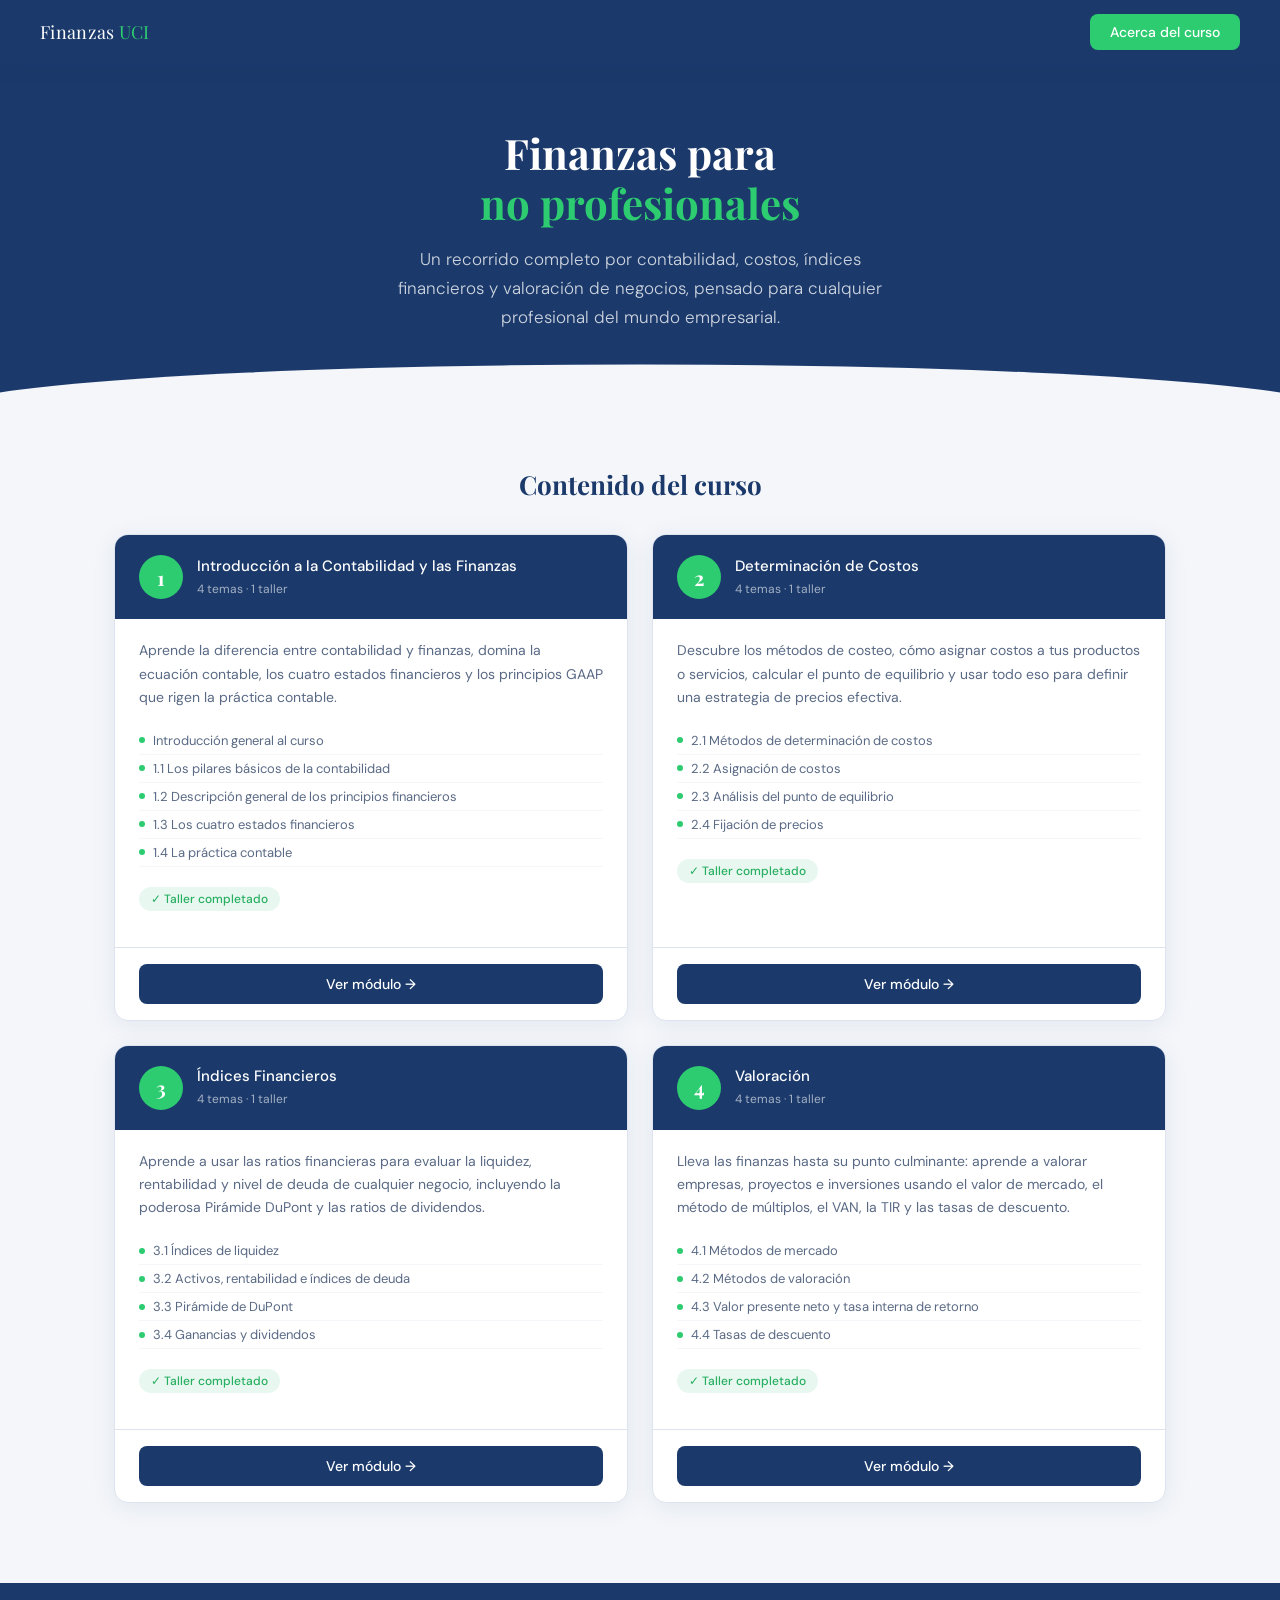
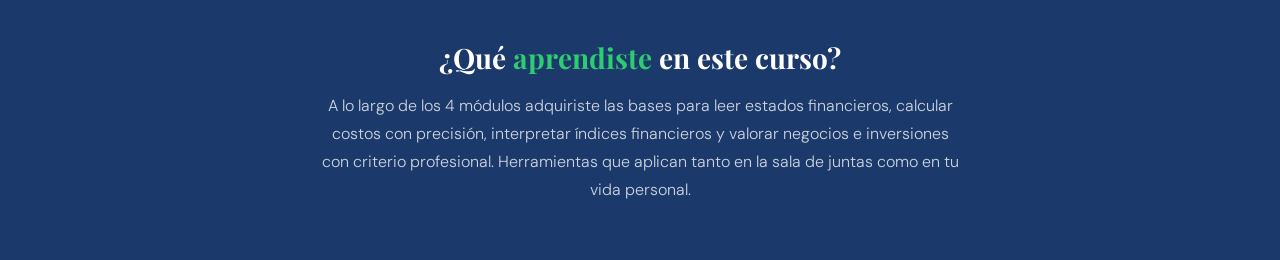
==== index.html @ f942c3c2 "SE carga el MOOC" ====
<!DOCTYPE html>
<html lang="es">
<head>
  <meta charset="UTF-8" />
  <meta name="viewport" content="width=device-width, initial-scale=1.0" />
  <title>Finanzas para no profesionales</title>
  <link rel="stylesheet" href="css/styles.css" />
</head>
<body>

  <nav>
    <a href="index.html" class="nav-logo">Finanzas <span>UCI</span></a>
    <a href="pages/acerca.html" class="btn-acerca">Acerca del curso</a>
  </nav>

  <section class="hero">
    <h1>Finanzas para<br><span>no profesionales</span></h1>
    <p>Un recorrido completo por contabilidad, costos, índices financieros y valoración de negocios, pensado para cualquier profesional del mundo empresarial.</p>
  </section>

  <section class="modulos-section">
    <h2 class="section-title">Contenido del curso</h2>
    <div class="modulos-grid">

      <!-- MÓDULO 1 -->
      <div class="modulo-card">
        <div class="card-header">
          <div class="card-numero">1</div>
          <div class="card-header-text">
            <h3>Introducción a la Contabilidad y las Finanzas</h3>
            <span>4 temas · 1 taller</span>
          </div>
        </div>
        <div class="card-body">
          <p class="card-desc">Aprende la diferencia entre contabilidad y finanzas, domina la ecuación contable, los cuatro estados financieros y los principios GAAP que rigen la práctica contable.</p>
          <ul class="temas-list">
            <li>Introducción general al curso</li>
            <li>1.1 Los pilares básicos de la contabilidad</li>
            <li>1.2 Descripción general de los principios financieros</li>
            <li>1.3 Los cuatro estados financieros</li>
            <li>1.4 La práctica contable</li>
          </ul>
          <span class="taller-badge">✓ Taller completado</span>
        </div>
        <div class="card-footer">
          <a href="pages/modulo1.html" class="btn-modulo">Ver módulo →</a>
        </div>
      </div>

      <!-- MÓDULO 2 -->
      <div class="modulo-card">
        <div class="card-header">
          <div class="card-numero">2</div>
          <div class="card-header-text">
            <h3>Determinación de Costos</h3>
            <span>4 temas · 1 taller</span>
          </div>
        </div>
        <div class="card-body">
          <p class="card-desc">Descubre los métodos de costeo, cómo asignar costos a tus productos o servicios, calcular el punto de equilibrio y usar todo eso para definir una estrategia de precios efectiva.</p>
          <ul class="temas-list">
            <li>2.1 Métodos de determinación de costos</li>
            <li>2.2 Asignación de costos</li>
            <li>2.3 Análisis del punto de equilibrio</li>
            <li>2.4 Fijación de precios</li>
          </ul>
          <span class="taller-badge">✓ Taller completado</span>
        </div>
        <div class="card-footer">
          <a href="pages/modulo2.html" class="btn-modulo">Ver módulo →</a>
        </div>
      </div>

      <!-- MÓDULO 3 -->
      <div class="modulo-card">
        <div class="card-header">
          <div class="card-numero">3</div>
          <div class="card-header-text">
            <h3>Índices Financieros</h3>
            <span>4 temas · 1 taller</span>
          </div>
        </div>
        <div class="card-body">
          <p class="card-desc">Aprende a usar las ratios financieras para evaluar la liquidez, rentabilidad y nivel de deuda de cualquier negocio, incluyendo la poderosa Pirámide DuPont y las ratios de dividendos.</p>
          <ul class="temas-list">
            <li>3.1 Índices de liquidez</li>
            <li>3.2 Activos, rentabilidad e índices de deuda</li>
            <li>3.3 Pirámide de DuPont</li>
            <li>3.4 Ganancias y dividendos</li>
          </ul>
          <span class="taller-badge">✓ Taller completado</span>
        </div>
        <div class="card-footer">
          <a href="pages/modulo3.html" class="btn-modulo">Ver módulo →</a>
        </div>
      </div>

      <!-- MÓDULO 4 -->
      <div class="modulo-card">
        <div class="card-header">
          <div class="card-numero">4</div>
          <div class="card-header-text">
            <h3>Valoración</h3>
            <span>4 temas · 1 taller</span>
          </div>
        </div>
        <div class="card-body">
          <p class="card-desc">Lleva las finanzas hasta su punto culminante: aprende a valorar empresas, proyectos e inversiones usando el valor de mercado, el método de múltiplos, el VAN, la TIR y las tasas de descuento.</p>
          <ul class="temas-list">
            <li>4.1 Métodos de mercado</li>
            <li>4.2 Métodos de valoración</li>
            <li>4.3 Valor presente neto y tasa interna de retorno</li>
            <li>4.4 Tasas de descuento</li>
          </ul>
          <span class="taller-badge">✓ Taller completado</span>
        </div>
        <div class="card-footer">
          <a href="pages/modulo4.html" class="btn-modulo">Ver módulo →</a>
        </div>
      </div>

    </div>
  </section>

  <section class="resumen-section">
    <h2>¿Qué <span>aprendiste</span> en este curso?</h2>
    <p>A lo largo de los 4 módulos adquiriste las bases para leer estados financieros, calcular costos con precisión, interpretar índices financieros y valorar negocios e inversiones con criterio profesional. Herramientas que aplican tanto en la sala de juntas como en tu vida personal.</p>
  </section>

  <script src="js/main.js"></script>
</body>
</html>
---- css/styles.css ----
@import url('https://fonts.googleapis.com/css2?family=Playfair+Display:wght@600;700&family=DM+Sans:wght@300;400;500&display=swap');

:root {
  --azul: #1B3A6B;
  --azul-claro: #2A5298;
  --verde: #2ECC71;
  --verde-oscuro: #27AE60;
  --fondo: #F4F6FA;
  --blanco: #FFFFFF;
  --texto: #1a1a2e;
  --texto-suave: #5a6a85;
  --borde: #dde3ef;
  --card-shadow: 0 4px 24px rgba(27,58,107,0.08);
  --radius: 14px;
  --radius-sm: 8px;
}

* { margin: 0; padding: 0; box-sizing: border-box; }

body {
  font-family: 'DM Sans', sans-serif;
  background: var(--fondo);
  color: var(--texto);
  min-height: 100vh;
}

/* NAV */
nav {
  background: var(--azul);
  padding: 0 40px;
  height: 64px;
  display: flex;
  align-items: center;
  justify-content: space-between;
  position: sticky;
  top: 0;
  z-index: 100;
  box-shadow: 0 2px 16px rgba(27,58,107,0.18);
}

.nav-logo {
  font-family: 'Playfair Display', serif;
  color: var(--blanco);
  font-size: 18px;
  text-decoration: none;
  letter-spacing: 0.3px;
}

.nav-logo span {
  color: var(--verde);
}

.btn-acerca {
  background: var(--verde);
  color: var(--blanco);
  border: none;
  border-radius: var(--radius-sm);
  padding: 9px 20px;
  font-family: 'DM Sans', sans-serif;
  font-size: 14px;
  font-weight: 500;
  cursor: pointer;
  text-decoration: none;
  transition: background 0.2s, transform 0.15s;
  display: inline-block;
}

.btn-acerca:hover {
  background: var(--verde-oscuro);
  transform: translateY(-1px);
}

/* HERO */
.hero {
  background: var(--azul);
  color: var(--blanco);
  padding: 64px 40px 80px;
  text-align: center;
  position: relative;
  overflow: hidden;
}

.hero::after {
  content: '';
  position: absolute;
  bottom: -1px;
  left: 0;
  right: 0;
  height: 48px;
  background: var(--fondo);
  clip-path: ellipse(55% 100% at 50% 100%);
}

.hero h1 {
  font-family: 'Playfair Display', serif;
  font-size: 42px;
  font-weight: 700;
  margin-bottom: 16px;
  line-height: 1.2;
}

.hero h1 span { color: var(--verde); }

.hero p {
  font-size: 17px;
  color: rgba(255,255,255,0.78);
  max-width: 520px;
  margin: 0 auto;
  line-height: 1.7;
  font-weight: 300;
}

/* GRID DE MÓDULOS */
.modulos-section {
  max-width: 1100px;
  margin: 0 auto;
  padding: 56px 24px 40px;
}

.section-title {
  font-family: 'Playfair Display', serif;
  font-size: 26px;
  color: var(--azul);
  margin-bottom: 32px;
  text-align: center;
}

.modulos-grid {
  display: grid;
  grid-template-columns: repeat(2, 1fr);
  gap: 24px;
}

/* CARD DE MÓDULO */
.modulo-card {
  background: var(--blanco);
  border-radius: var(--radius);
  border: 1px solid var(--borde);
  overflow: hidden;
  box-shadow: var(--card-shadow);
  transition: transform 0.2s, box-shadow 0.2s;
  display: flex;
  flex-direction: column;
}

.modulo-card:hover {
  transform: translateY(-4px);
  box-shadow: 0 12px 36px rgba(27,58,107,0.14);
}

.card-header {
  background: var(--azul);
  padding: 20px 24px;
  display: flex;
  align-items: center;
  gap: 14px;
}

.card-numero {
  background: var(--verde);
  color: var(--blanco);
  font-family: 'Playfair Display', serif;
  font-size: 20px;
  font-weight: 700;
  width: 44px;
  height: 44px;
  border-radius: 50%;
  display: flex;
  align-items: center;
  justify-content: center;
  flex-shrink: 0;
}

.card-header-text h3 {
  color: var(--blanco);
  font-size: 15px;
  font-weight: 500;
  line-height: 1.3;
}

.card-header-text span {
  color: rgba(255,255,255,0.6);
  font-size: 12px;
}

.card-body {
  padding: 20px 24px;
  flex: 1;
}

.card-desc {
  font-size: 14px;
  color: var(--texto-suave);
  line-height: 1.65;
  margin-bottom: 18px;
}

.temas-list {
  list-style: none;
  margin-bottom: 20px;
}

.temas-list li {
  font-size: 13px;
  color: var(--texto-suave);
  padding: 5px 0;
  border-bottom: 1px solid var(--fondo);
  display: flex;
  align-items: center;
  gap: 8px;
}

.temas-list li::before {
  content: '';
  width: 6px;
  height: 6px;
  background: var(--verde);
  border-radius: 50%;
  flex-shrink: 0;
}

.taller-badge {
  background: #e8f8f0;
  color: var(--verde-oscuro);
  font-size: 12px;
  font-weight: 500;
  padding: 4px 12px;
  border-radius: 20px;
  display: inline-flex;
  align-items: center;
  gap: 5px;
  margin-bottom: 16px;
}

.card-footer {
  padding: 16px 24px;
  border-top: 1px solid var(--borde);
}

.btn-modulo {
  display: block;
  text-align: center;
  background: var(--azul);
  color: var(--blanco);
  text-decoration: none;
  padding: 11px 0;
  border-radius: var(--radius-sm);
  font-size: 14px;
  font-weight: 500;
  transition: background 0.2s;
}

.btn-modulo:hover { background: var(--azul-claro); }

/* RESUMEN FINAL */
.resumen-section {
  background: var(--azul);
  color: var(--blanco);
  padding: 56px 40px;
  text-align: center;
  margin-top: 40px;
}

.resumen-section h2 {
  font-family: 'Playfair Display', serif;
  font-size: 28px;
  margin-bottom: 16px;
}

.resumen-section h2 span { color: var(--verde); }

.resumen-section p {
  font-size: 16px;
  color: rgba(255,255,255,0.78);
  max-width: 640px;
  margin: 0 auto;
  line-height: 1.75;
  font-weight: 300;
}

/* PÁGINA INTERNA DE MÓDULO */
.modulo-hero {
  background: var(--azul);
  padding: 48px 40px 64px;
  color: var(--blanco);
  position: relative;
  overflow: hidden;
}

.modulo-hero::after {
  content: '';
  position: absolute;
  bottom: -1px;
  left: 0; right: 0;
  height: 40px;
  background: var(--fondo);
  clip-path: ellipse(55% 100% at 50% 100%);
}

.modulo-hero .etiqueta {
  background: var(--verde);
  color: var(--blanco);
  font-size: 12px;
  font-weight: 500;
  padding: 4px 14px;
  border-radius: 20px;
  display: inline-block;
  margin-bottom: 14px;
}

.modulo-hero h1 {
  font-family: 'Playfair Display', serif;
  font-size: 34px;
  line-height: 1.25;
  margin-bottom: 12px;
}

.modulo-hero p {
  font-size: 16px;
  color: rgba(255,255,255,0.72);
  max-width: 560px;
  line-height: 1.7;
  font-weight: 300;
}

/* TEMAS INTERNOS */
.temas-section {
  max-width: 860px;
  margin: 0 auto;
  padding: 48px 24px;
}

.tema-block {
  background: var(--blanco);
  border-radius: var(--radius);
  border: 1px solid var(--borde);
  overflow: hidden;
  margin-bottom: 28px;
  box-shadow: var(--card-shadow);
}

.tema-block-header {
  background: #f0f4fb;
  padding: 14px 24px;
  display: flex;
  align-items: center;
  gap: 12px;
  border-bottom: 1px solid var(--borde);
}

.tema-num-badge {
  background: var(--azul);
  color: var(--blanco);
  font-size: 12px;
  font-weight: 500;
  padding: 4px 12px;
  border-radius: 20px;
}

.tema-block-header h3 {
  font-size: 15px;
  font-weight: 500;
  color: var(--azul);
}

.tema-block-body {
  display: grid;
  grid-template-columns: 1fr 1fr;
  gap: 0;
}

.tema-imagen {
  background: #e8eef8;
  min-height: 200px;
  display: flex;
  align-items: center;
  justify-content: center;
  border-right: 1px solid var(--borde);
  flex-direction: column;
  gap: 8px;
  padding: 16px;
}

/* 
  =============================================
  AQUÍ VA TU IMAGEN — reemplaza el src del <img>
  Ejemplo: <img src="../img/tema-1-1.png" alt="...">
  =============================================
*/
.tema-imagen img {
  width: 100%;
  height: 100%;
  object-fit: cover;
  border-radius: 6px;
}

.img-placeholder-label {
  font-size: 12px;
  color: #8a9bbf;
  text-align: center;
}

.tema-concepto {
  padding: 24px;
}

.tema-concepto p {
  font-size: 14px;
  color: var(--texto-suave);
  line-height: 1.75;
}

/* TALLER */
.taller-section {
  max-width: 860px;
  margin: 0 auto 48px;
  padding: 0 24px;
}

.taller-card {
  background: var(--blanco);
  border-radius: var(--radius);
  border: 2px solid var(--verde);
  overflow: hidden;
  box-shadow: var(--card-shadow);
}

.taller-card-header {
  background: var(--verde);
  padding: 16px 24px;
  display: flex;
  align-items: center;
  gap: 12px;
}

.taller-card-header h2 {
  color: var(--blanco);
  font-size: 16px;
  font-weight: 500;
}

.taller-card-body {
  padding: 24px;
}

.taller-img-placeholder {
  background: #e8f8f0;
  border-radius: var(--radius-sm);
  min-height: 180px;
  display: flex;
  align-items: center;
  justify-content: center;
  border: 1px dashed var(--verde);
  flex-direction: column;
  gap: 8px;
}

.taller-completado {
  display: flex;
  align-items: center;
  gap: 8px;
  margin-top: 16px;
  font-size: 14px;
  color: var(--verde-oscuro);
  font-weight: 500;
}

.check-circle {
  width: 22px;
  height: 22px;
  background: var(--verde);
  border-radius: 50%;
  display: flex;
  align-items: center;
  justify-content: center;
  color: white;
  font-size: 13px;
}

/* BTN VOLVER */
.btn-volver {
  display: inline-flex;
  align-items: center;
  gap: 6px;
  color: var(--azul);
  text-decoration: none;
  font-size: 14px;
  font-weight: 500;
  padding: 10px 0;
  transition: gap 0.15s;
}

.btn-volver:hover { gap: 10px; }

/* ACERCA */
.acerca-content {
  max-width: 760px;
  margin: 0 auto;
  padding: 48px 24px;
}

.acerca-card {
  background: var(--blanco);
  border-radius: var(--radius);
  border: 1px solid var(--borde);
  padding: 36px 40px;
  box-shadow: var(--card-shadow);
}

.acerca-card h2 {
  font-family: 'Playfair Display', serif;
  font-size: 24px;
  color: var(--azul);
  margin-bottom: 16px;
}

.acerca-card p {
  font-size: 15px;
  color: var(--texto-suave);
  line-height: 1.8;
  margin-bottom: 16px;
}

.acerca-img-placeholder {
  background: #e8eef8;
  border-radius: var(--radius-sm);
  min-height: 220px;
  display: flex;
  align-items: center;
  justify-content: center;
  border: 1px solid var(--borde);
  margin-bottom: 28px;
  flex-direction: column;
  gap: 8px;
}

/* RESPONSIVE */
@media (max-width: 700px) {
  .modulos-grid { grid-template-columns: 1fr; }
  .tema-block-body { grid-template-columns: 1fr; }
  .tema-imagen { border-right: none; border-bottom: 1px solid var(--borde); }
  .hero h1 { font-size: 28px; }
  nav { padding: 0 20px; }
}
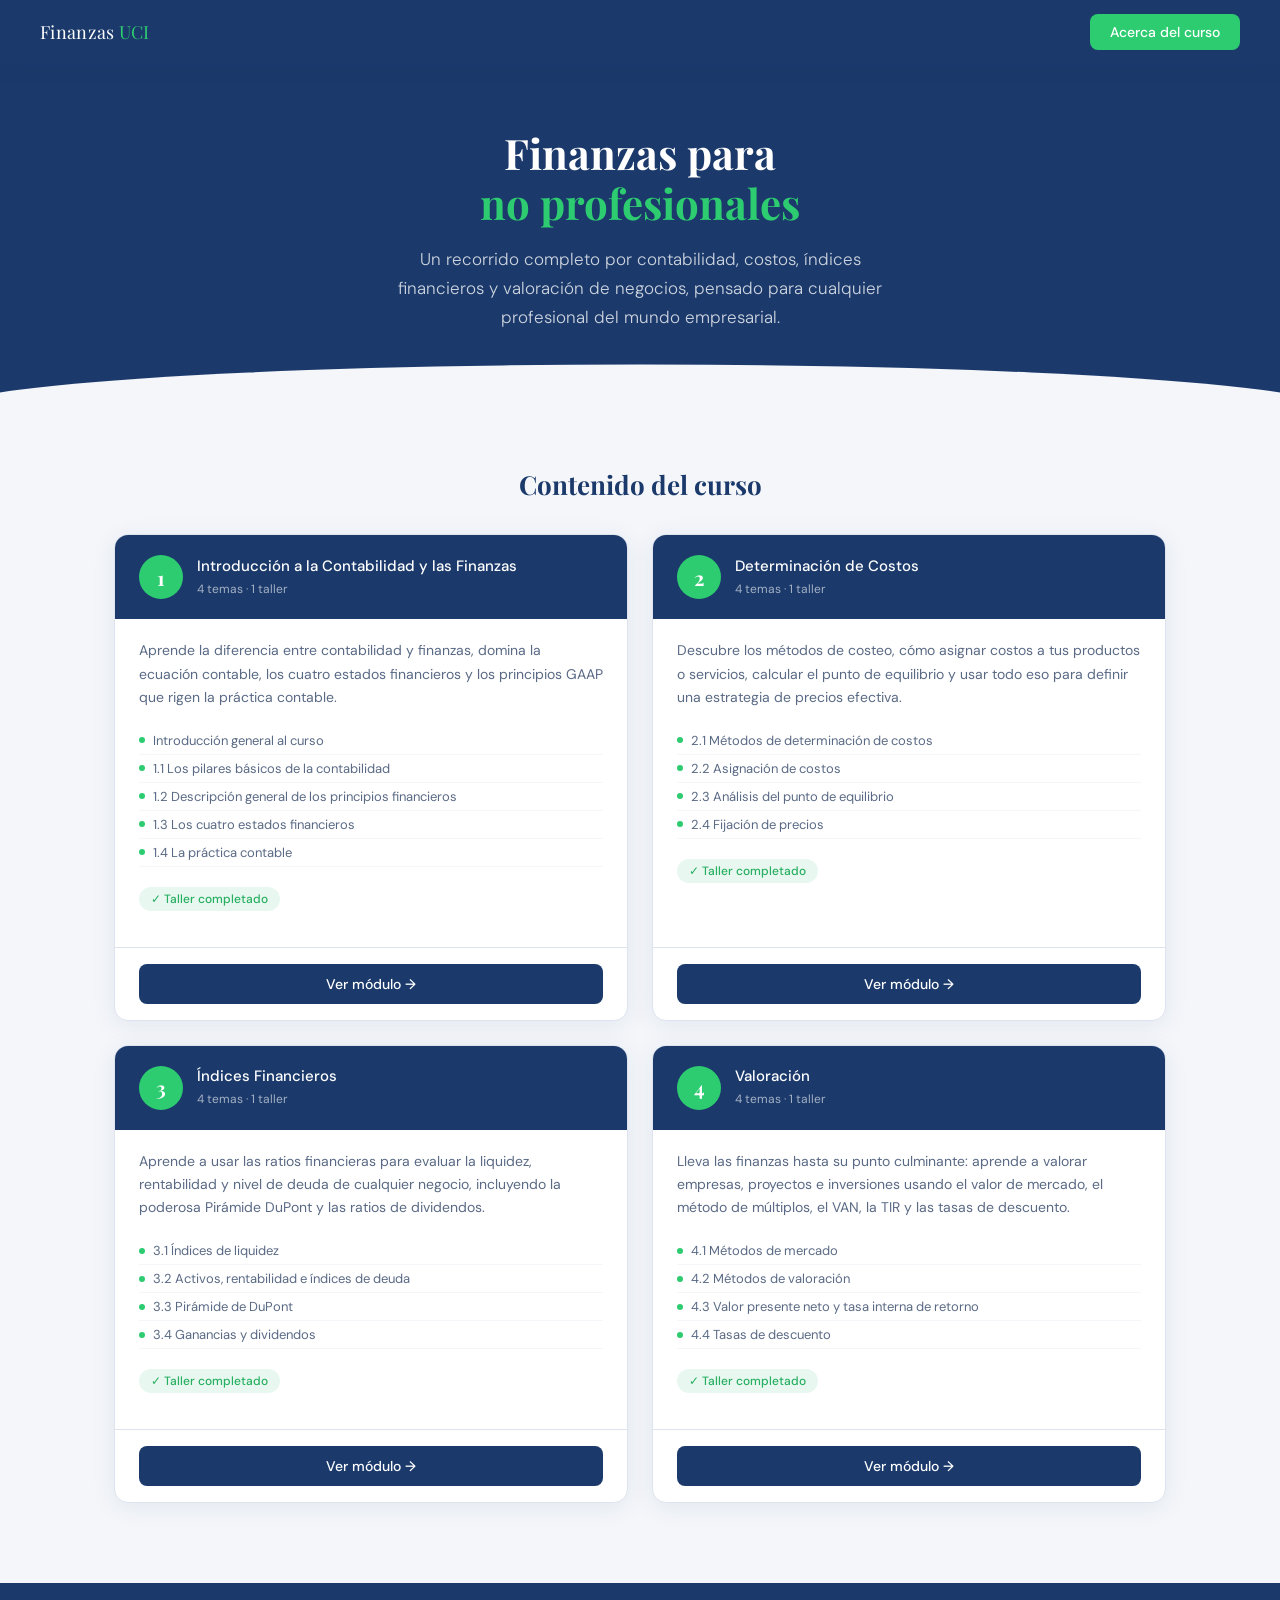
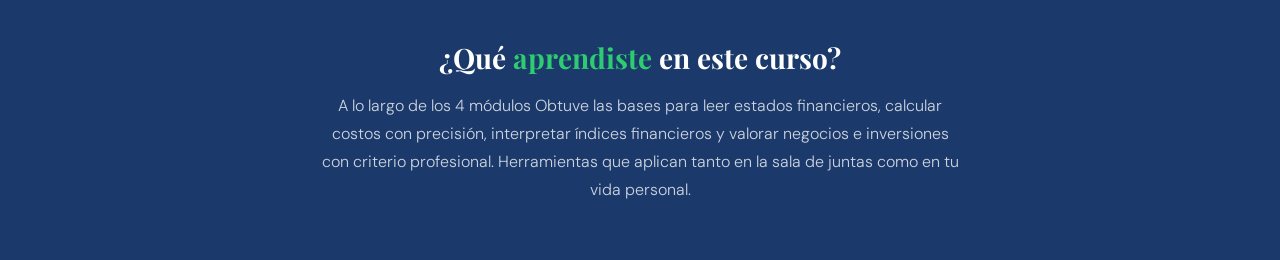
==== commit d209863b: "cambio" ====
--- a/index.html
+++ b/index.html
@@ -124,7 +124,7 @@
 
   <section class="resumen-section">
     <h2>¿Qué <span>aprendiste</span> en este curso?</h2>
-    <p>A lo largo de los 4 módulos adquiriste las bases para leer estados financieros, calcular costos con precisión, interpretar índices financieros y valorar negocios e inversiones con criterio profesional. Herramientas que aplican tanto en la sala de juntas como en tu vida personal.</p>
+    <p>A lo largo de los 4 módulos Obtuve las bases para leer estados financieros, calcular costos con precisión, interpretar índices financieros y valorar negocios e inversiones con criterio profesional. Herramientas que aplican tanto en la sala de juntas como en tu vida personal.</p>
   </section>
 
   <script src="js/main.js"></script>
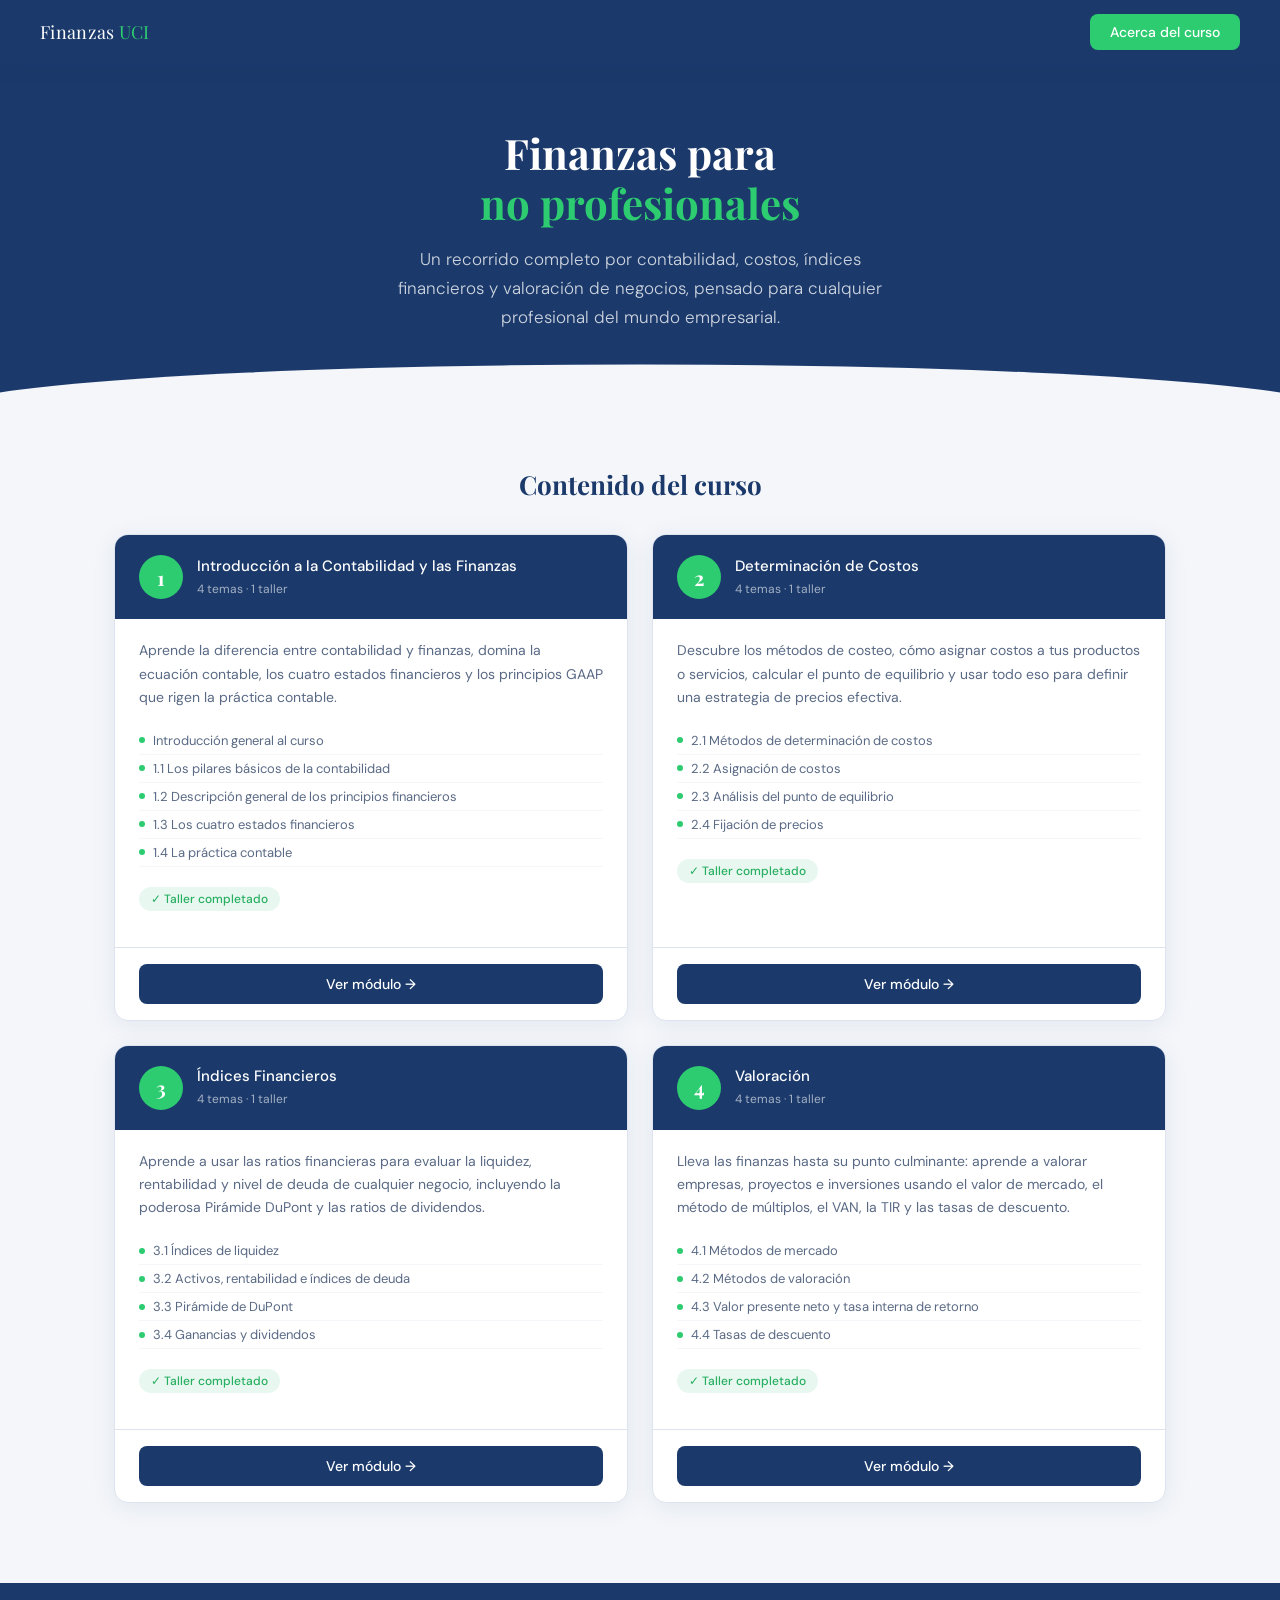
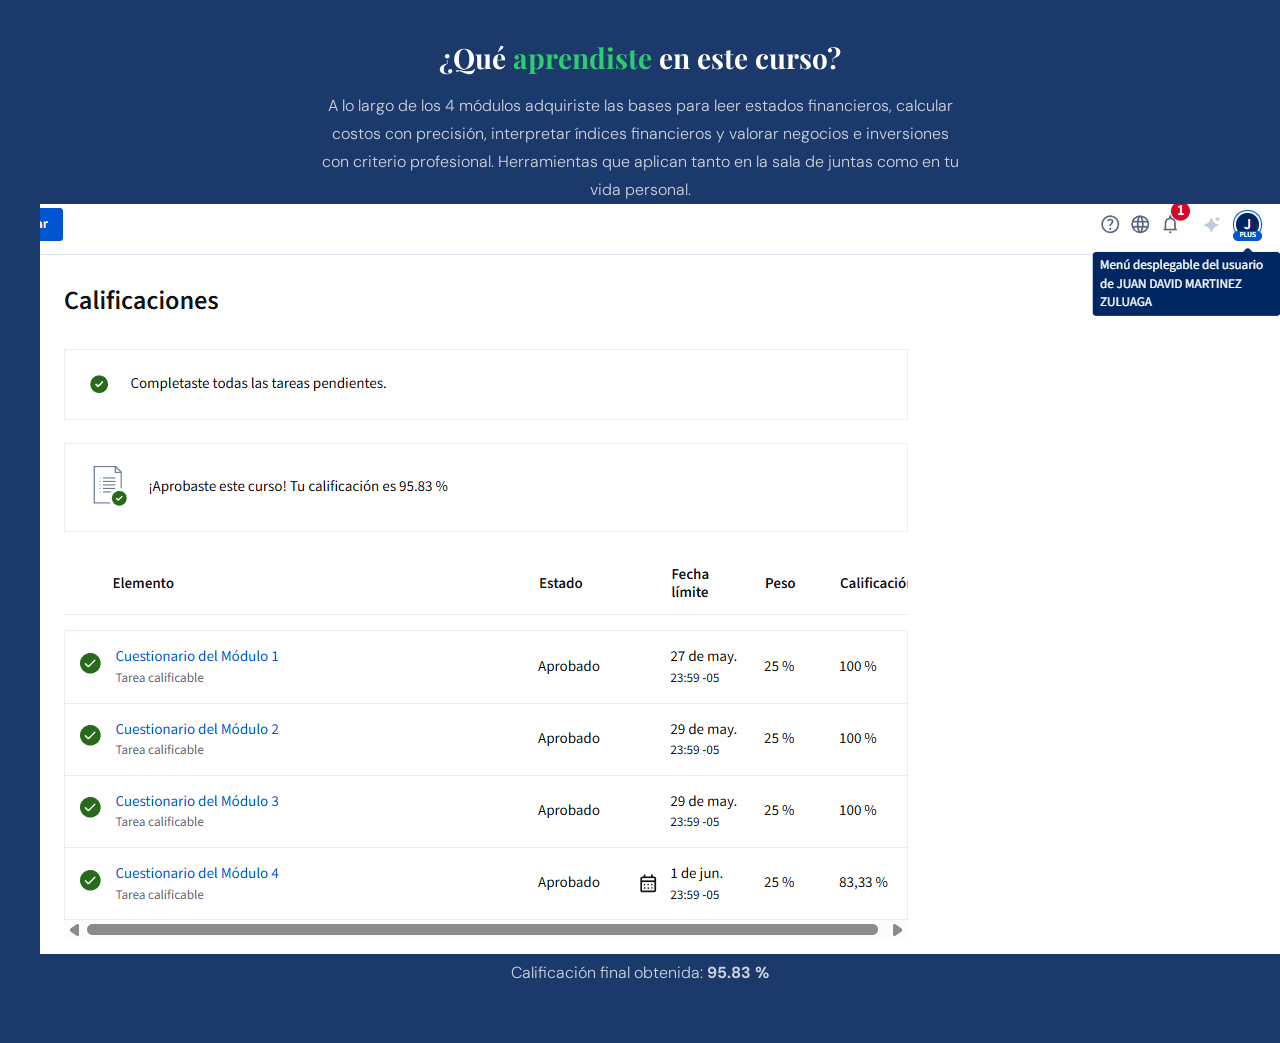
==== commit 2368ecd9: "Agrega Imagen" ====
--- a/index.html
+++ b/index.html
@@ -1,11 +1,13 @@
 <!DOCTYPE html>
 <html lang="es">
+
 <head>
   <meta charset="UTF-8" />
   <meta name="viewport" content="width=device-width, initial-scale=1.0" />
   <title>Finanzas para no profesionales</title>
   <link rel="stylesheet" href="css/styles.css" />
 </head>
+
 <body>
 
   <nav>
@@ -15,7 +17,8 @@
 
   <section class="hero">
     <h1>Finanzas para<br><span>no profesionales</span></h1>
-    <p>Un recorrido completo por contabilidad, costos, índices financieros y valoración de negocios, pensado para cualquier profesional del mundo empresarial.</p>
+    <p>Un recorrido completo por contabilidad, costos, índices financieros y valoración de negocios, pensado para
+      cualquier profesional del mundo empresarial.</p>
   </section>
 
   <section class="modulos-section">
@@ -32,7 +35,8 @@
           </div>
         </div>
         <div class="card-body">
-          <p class="card-desc">Aprende la diferencia entre contabilidad y finanzas, domina la ecuación contable, los cuatro estados financieros y los principios GAAP que rigen la práctica contable.</p>
+          <p class="card-desc">Aprende la diferencia entre contabilidad y finanzas, domina la ecuación contable, los
+            cuatro estados financieros y los principios GAAP que rigen la práctica contable.</p>
           <ul class="temas-list">
             <li>Introducción general al curso</li>
             <li>1.1 Los pilares básicos de la contabilidad</li>
@@ -57,7 +61,8 @@
           </div>
         </div>
         <div class="card-body">
-          <p class="card-desc">Descubre los métodos de costeo, cómo asignar costos a tus productos o servicios, calcular el punto de equilibrio y usar todo eso para definir una estrategia de precios efectiva.</p>
+          <p class="card-desc">Descubre los métodos de costeo, cómo asignar costos a tus productos o servicios, calcular
+            el punto de equilibrio y usar todo eso para definir una estrategia de precios efectiva.</p>
           <ul class="temas-list">
             <li>2.1 Métodos de determinación de costos</li>
             <li>2.2 Asignación de costos</li>
@@ -81,7 +86,8 @@
           </div>
         </div>
         <div class="card-body">
-          <p class="card-desc">Aprende a usar las ratios financieras para evaluar la liquidez, rentabilidad y nivel de deuda de cualquier negocio, incluyendo la poderosa Pirámide DuPont y las ratios de dividendos.</p>
+          <p class="card-desc">Aprende a usar las ratios financieras para evaluar la liquidez, rentabilidad y nivel de
+            deuda de cualquier negocio, incluyendo la poderosa Pirámide DuPont y las ratios de dividendos.</p>
           <ul class="temas-list">
             <li>3.1 Índices de liquidez</li>
             <li>3.2 Activos, rentabilidad e índices de deuda</li>
@@ -105,7 +111,8 @@
           </div>
         </div>
         <div class="card-body">
-          <p class="card-desc">Lleva las finanzas hasta su punto culminante: aprende a valorar empresas, proyectos e inversiones usando el valor de mercado, el método de múltiplos, el VAN, la TIR y las tasas de descuento.</p>
+          <p class="card-desc">Lleva las finanzas hasta su punto culminante: aprende a valorar empresas, proyectos e
+            inversiones usando el valor de mercado, el método de múltiplos, el VAN, la TIR y las tasas de descuento.</p>
           <ul class="temas-list">
             <li>4.1 Métodos de mercado</li>
             <li>4.2 Métodos de valoración</li>
@@ -124,9 +131,20 @@
 
   <section class="resumen-section">
     <h2>¿Qué <span>aprendiste</span> en este curso?</h2>
-    <p>A lo largo de los 4 módulos Obtuve las bases para leer estados financieros, calcular costos con precisión, interpretar índices financieros y valorar negocios e inversiones con criterio profesional. Herramientas que aplican tanto en la sala de juntas como en tu vida personal.</p>
+    <p>A lo largo de los 4 módulos adquiriste las bases para leer estados financieros, calcular costos con precisión,
+      interpretar índices financieros y valorar negocios e inversiones con criterio profesional. Herramientas que
+      aplican tanto en la sala de juntas como en tu vida personal.</p>
+
+    <!-- AGREGA ESTO -->
+    <div class="calificacion-evidencia">
+      <img src="recursos/Captura de pantalla 2026-05-31 021728.png" alt="Calificaciones del curso - Juan David Martínez Zuluaga" />
+      <p>Calificación final obtenida: <strong>95.83 %</strong></p>
+    </div>
+  </section>
+
   </section>
 
   <script src="js/main.js"></script>
 </body>
-</html>
+
+</html>
